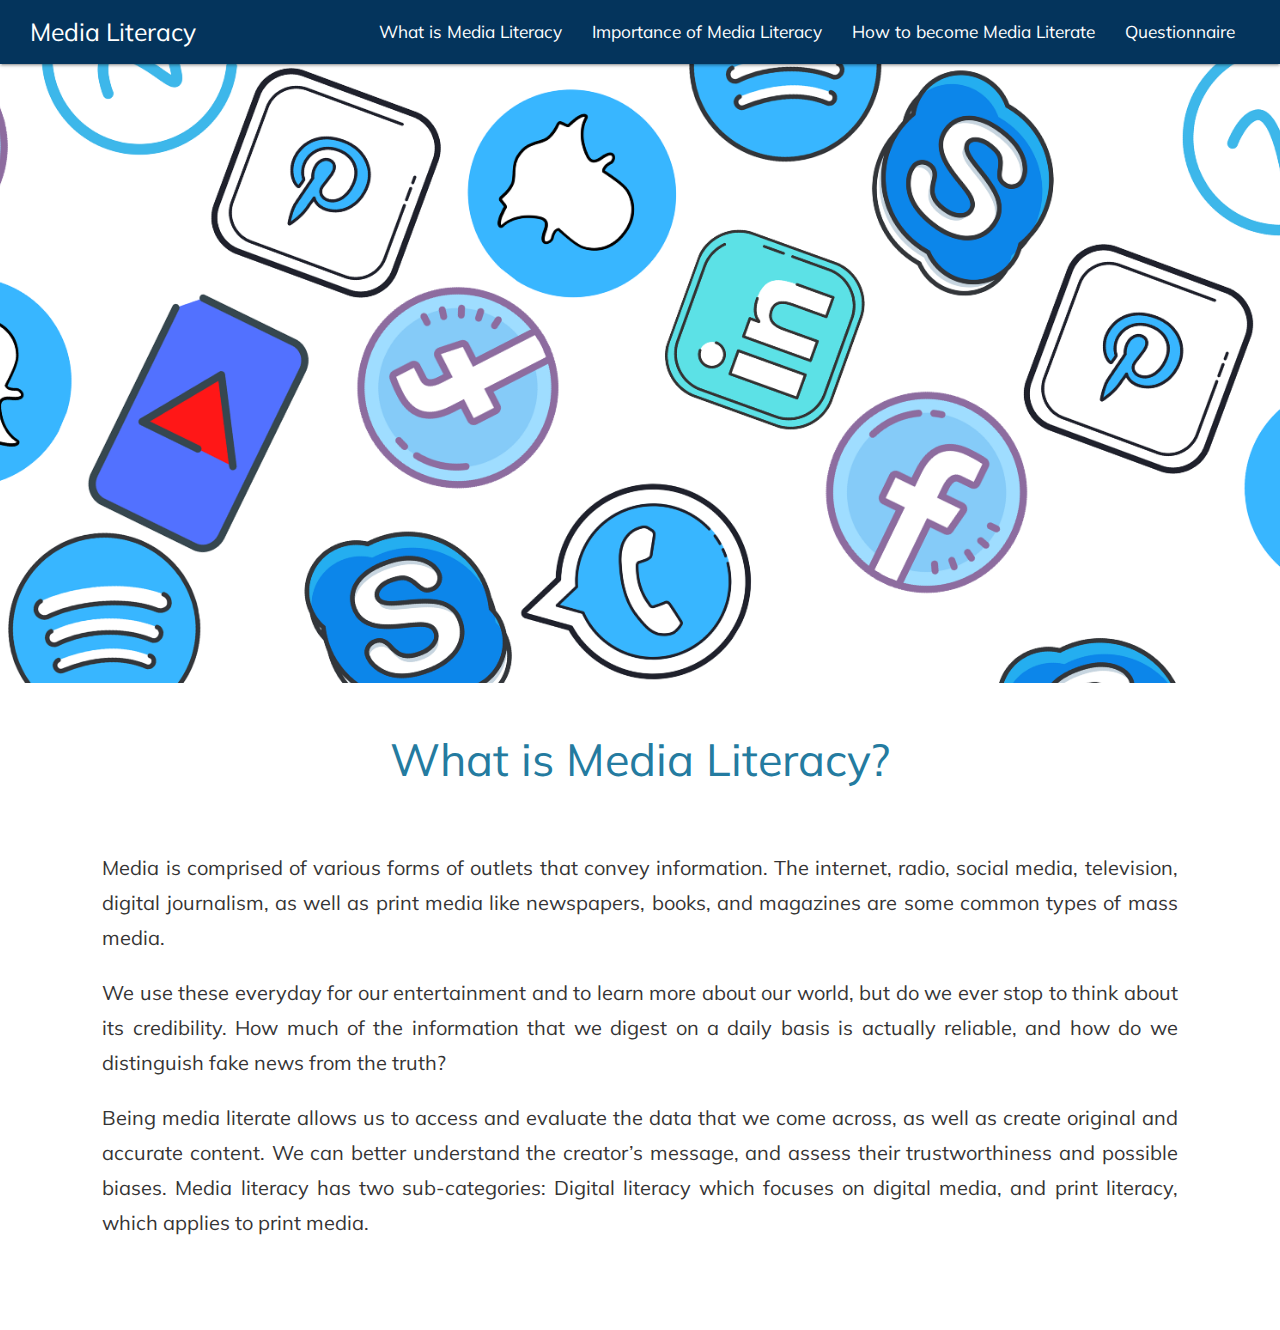
==== index.html @ 30982206 "Version 1" ====
<!DOCTYPE html>
<html>

<head>
	<title>Media Literacy</title>
	<link rel="stylesheet" href="https://cdnjs.cloudflare.com/ajax/libs/materialize/1.0.0/css/materialize.min.css">
	<link href="https://fonts.googleapis.com/icon?family=Material+Icons" rel="stylesheet">
	<link href="https://fonts.googleapis.com/css?family=Muli:300,400,500,600,700,800" rel="stylesheet">
	<link rel="stylesheet" type="text/css" href="style.css">
	<link rel="icon" href="favicon.png" type="image/png">
</head>

<body>
	<div class="navbar-fixed">
    	<nav>
      		<div class="nav-wrapper">
      			<a href="#" class="brand-logo">Media Literacy</a>
      			<a href="#" data-target="mobile-demo" class="sidenav-trigger"><i class="material-icons">menu</i></a>
      			<ul class="right hide-on-med-and-down">
        			<li><a href="#topic1">What is Media Literacy</a></li>
        			<li><a href="index2.html">Importance of Media Literacy</a></li>
        			<li><a href="index3.html">How to become Media Literate</a></li>
        			<li><a href="index4.html">Questionnaire</a></li>
      			</ul>
    		</div>
    	</nav>
    </div>	

  	<ul class="sidenav" id="mobile-demo">
		<li><a href="#topic1">What is Media Literacy</a></li>
        <li><a href="index2.html">Importance of Media Literacy</a></li>
        <li><a href="index3.html">How to become Media Literate</a></li>
        <li><a href="index4.html">Questionnaire</a></li>
 	</ul>

  	<div class="landing-1"></div>

  	<div class="whitespace"></div>

  	<div id="topic1">
		<h1 class="heading">What is Media Literacy?</h1>
		<div class="section-text">
			<p>
				Media is comprised of various forms of outlets that convey information. The internet, radio, social media, television, digital journalism, as well as print media like newspapers, books, and magazines are some common types of mass media. 
			</p>
			<p>
				We use these everyday for our entertainment and to learn more about our world, but do we ever stop to think about its credibility. How much of the information that we digest on a daily basis is actually reliable, and how do we distinguish fake news from the truth?
			</p>
			<p class="last-para">
				Being media literate allows us to access and evaluate the data that we come across, as well as create original and accurate content. We can better understand the creator’s message, and assess their trustworthiness and possible biases. Media literacy has two sub-categories: Digital literacy which focuses on digital media, and print literacy, which applies to print media.
			</p>
		</div> 
	</div>
	
	<script src="https://code.jquery.com/jquery-3.4.1.min.js"></script>
	<script src="https://cdnjs.cloudflare.com/ajax/libs/materialize/1.0.0/js/materialize.min.js"></script>
	<script type="text/javascript" src="script.js"></script>

</body>

</html>
---- style.css ----
:root {
	--blue: rgba(4, 52, 92, 1);;
  	--light-blue: rgba(36, 123, 160, 1);
  	--grey: rgba(53, 52, 52, 1);
  	--light-grey: rgba(226, 226, 226, 1);
  	--accent: rgba(123, 201, 80, 1);
}

body {
	font-family: Muli;
}

.nav-wrapper {
	background-color: var(--blue);
}

@media only screen and (min-width: 992px) {
  .nav-wrapper {
    padding: 0 30px;
  }
}

.brand-logo {
	font-size: 1.65em !important;
}

.right li a, .sidenav li a {
	font-size: 1.15em !important;
}

.sidenav {
	padding-top: 20px;
}

.landing-1 {
	background: url('landing1.jpg');
	background-attachment: fixed;
	width: 100%;
	height: calc(75vh - 56px);
	background-position: top;
	background-size: cover;
	position: absolute;
}

.landing-2 {
	background: url('landing2.jpg');
	background-attachment: fixed;
	width: 100%;
	height: calc(75vh - 56px);
	background-position: top;
	background-size: cover;
	position: absolute;
}

.landing-3 {
	background: url('landing3.jpeg');
	background-attachment: fixed;
	width: 100%;
	height: calc(75vh - 56px);
	background-position: top;
	background-size: cover;
	position: absolute;
}

.landing-4 {
	background: url('landing4.jpeg');
	background-attachment: fixed;
	width: 100%;
	height: calc(75vh - 56px);
	background-position: top;
	background-size: cover;
	position: absolute;
}

.whitespace {
	height: calc(75vh - 56px);
}

.heading {
	text-align: center;
	font-size: 3em;
	color: var(--light-blue);
	padding: 10px 8% 40px 8%;
}

.section-text {
	padding: 0px 8% 20px 8%;
	text-align: justify;
	color: var(--grey);
	font-size: 20px;
	line-height: 35px;
}

.accent {
	color: var(--accent);
}

.pic {
	text-align: center;
	margin-top:50px;
}

.pic img {
	width: 85%;
}

footer {
	border-top-style: dotted;
	text-align: center;
	vertical-align: middle;
	padding-top: 10px;
	padding-bottom: 10px;
	border-top-width: 1px; 
}

.importance-list {
	list-style-type: none;
	margin-bottom: 15px;
}

.last-para {
	margin-bottom: 70px;
}

[type="radio"]:not(:checked), [type="radio"]:checked {
	position: relative;
	opacity: 1;
}

.answers {
	padding-left: 20px;
	padding-bottom: 20px;
}

label {
	font-size: 15px;
	color: black;
}

.select-container {
	width: 100vw;
    max-width: 500px;
}

textarea {
	height: 100px;
	width: 100vw;
	max-width: 800px;
}

.buttons {
	margin-top: 35px;
	padding-bottom: 15px;
}

.reset-button {
	margin-right: 20px;
}

.btn {
	background-color: var(--blue) !important;
}
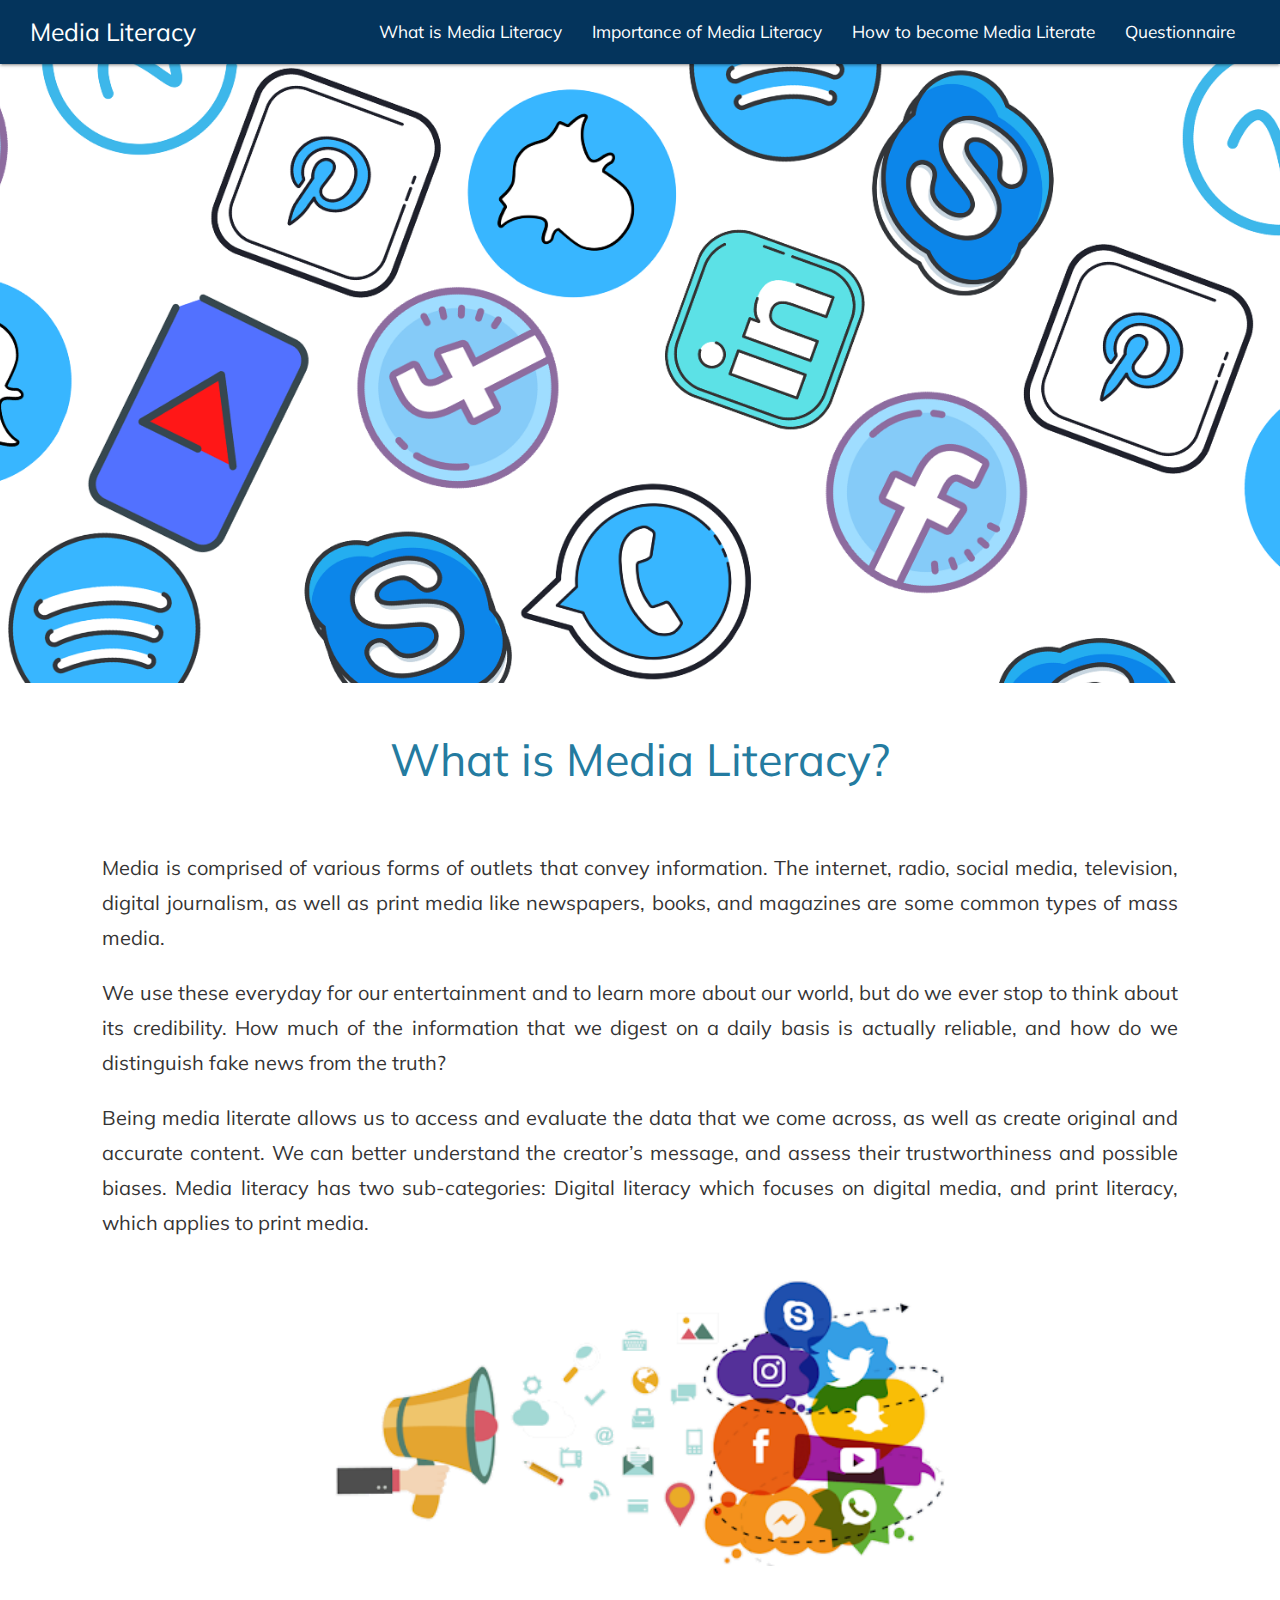
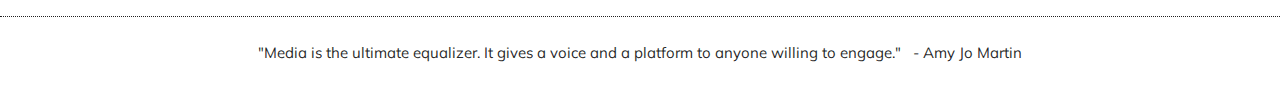
==== commit 6bcbe3c6: "Version 2" ====
--- a/index.html
+++ b/index.html
@@ -46,11 +46,19 @@
 			<p>
 				We use these everyday for our entertainment and to learn more about our world, but do we ever stop to think about its credibility. How much of the information that we digest on a daily basis is actually reliable, and how do we distinguish fake news from the truth?
 			</p>
-			<p class="last-para">
+			<p>
 				Being media literate allows us to access and evaluate the data that we come across, as well as create original and accurate content. We can better understand the creator’s message, and assess their trustworthiness and possible biases. Media literacy has two sub-categories: Digital literacy which focuses on digital media, and print literacy, which applies to print media.
 			</p>
+			<div class="image-row">
+				<img src="1.png" id="img1">
+			</div>
 		</div> 
+		
 	</div>
+
+	<footer>
+        <p id="footer">"Media is the ultimate equalizer. It gives a voice and a platform to anyone willing to engage." &nbsp; - Amy Jo Martin</p>
+    </footer>
 	
 	<script src="https://code.jquery.com/jquery-3.4.1.min.js"></script>
 	<script src="https://cdnjs.cloudflare.com/ajax/libs/materialize/1.0.0/js/materialize.min.js"></script>
--- a/style.css
+++ b/style.css
@@ -113,6 +113,11 @@
 	border-top-width: 1px; 
 }
 
+#footer {
+	margin-right: 20px;
+	margin-left: 20px;
+}
+
 .importance-list {
 	list-style-type: none;
 	margin-bottom: 15px;
@@ -138,13 +143,13 @@
 }
 
 .select-container {
-	width: 100vw;
+	width: 80vw;
     max-width: 500px;
 }
 
 textarea {
 	height: 100px;
-	width: 100vw;
+	width: 80vw;
 	max-width: 800px;
 }
 
@@ -159,4 +164,55 @@
 
 .btn {
 	background-color: var(--blue) !important;
+}
+
+.image-row {
+	width: 100%;
+	text-align: center;
+}
+
+#img1 {
+	padding-top: 20px;
+	padding-bottom: 20px;
+	width: 90%;
+	max-width: 610px;
+}
+
+#img2 {
+	padding-left: 40px;
+	height: 220px;
+}
+
+#img2-small {
+	width: 40%;
+}
+
+#img3 {
+	width: 350px;
+	padding-right: 40px;
+	padding-top: 15px;
+}
+
+#img3-small {
+	width: 85%;
+}
+
+#img4 {
+	width: 240px;
+	padding-right: 30px;
+	padding-top: 0px;
+}
+
+#img4-small {
+	width: 80%;
+}
+
+#img5 {
+	width: 300px;
+	padding-left: 30px;
+	padding-top: 10px;
+}
+
+#img5-small {
+	width: 80%;
 }